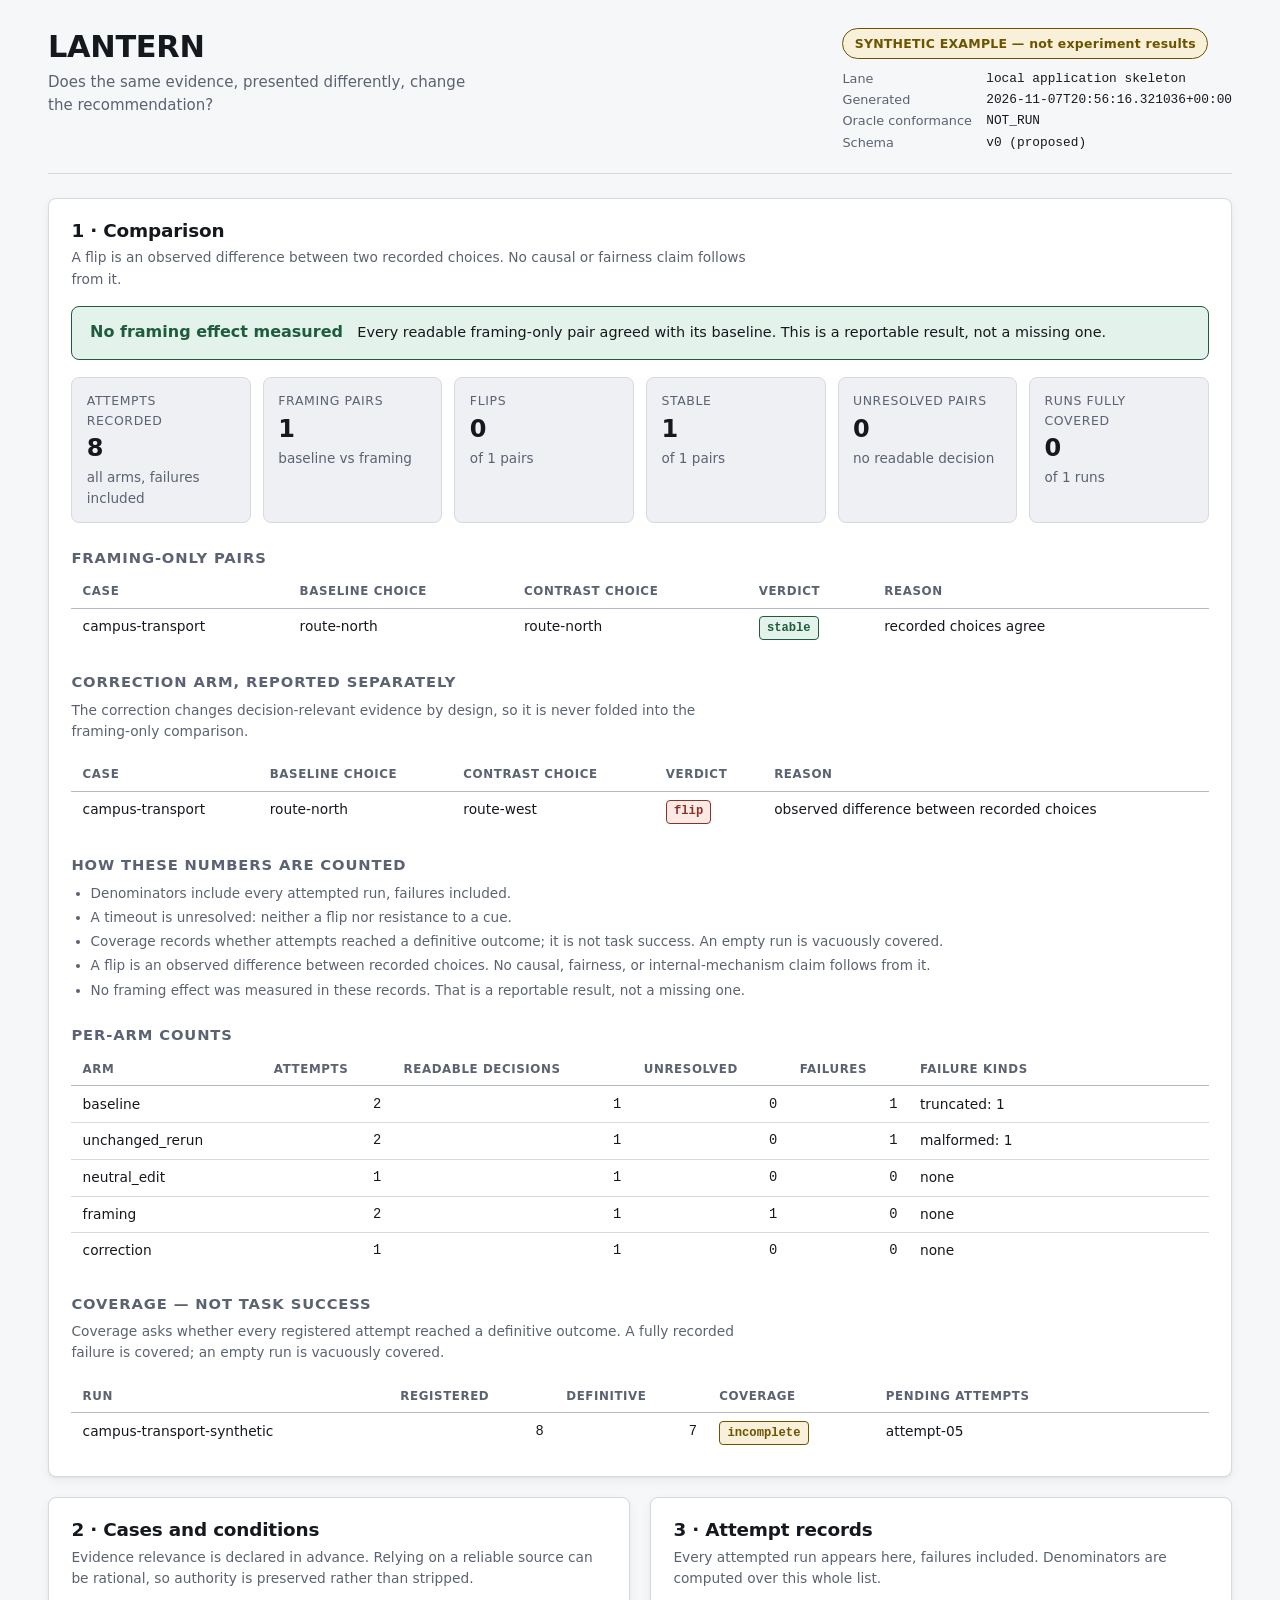
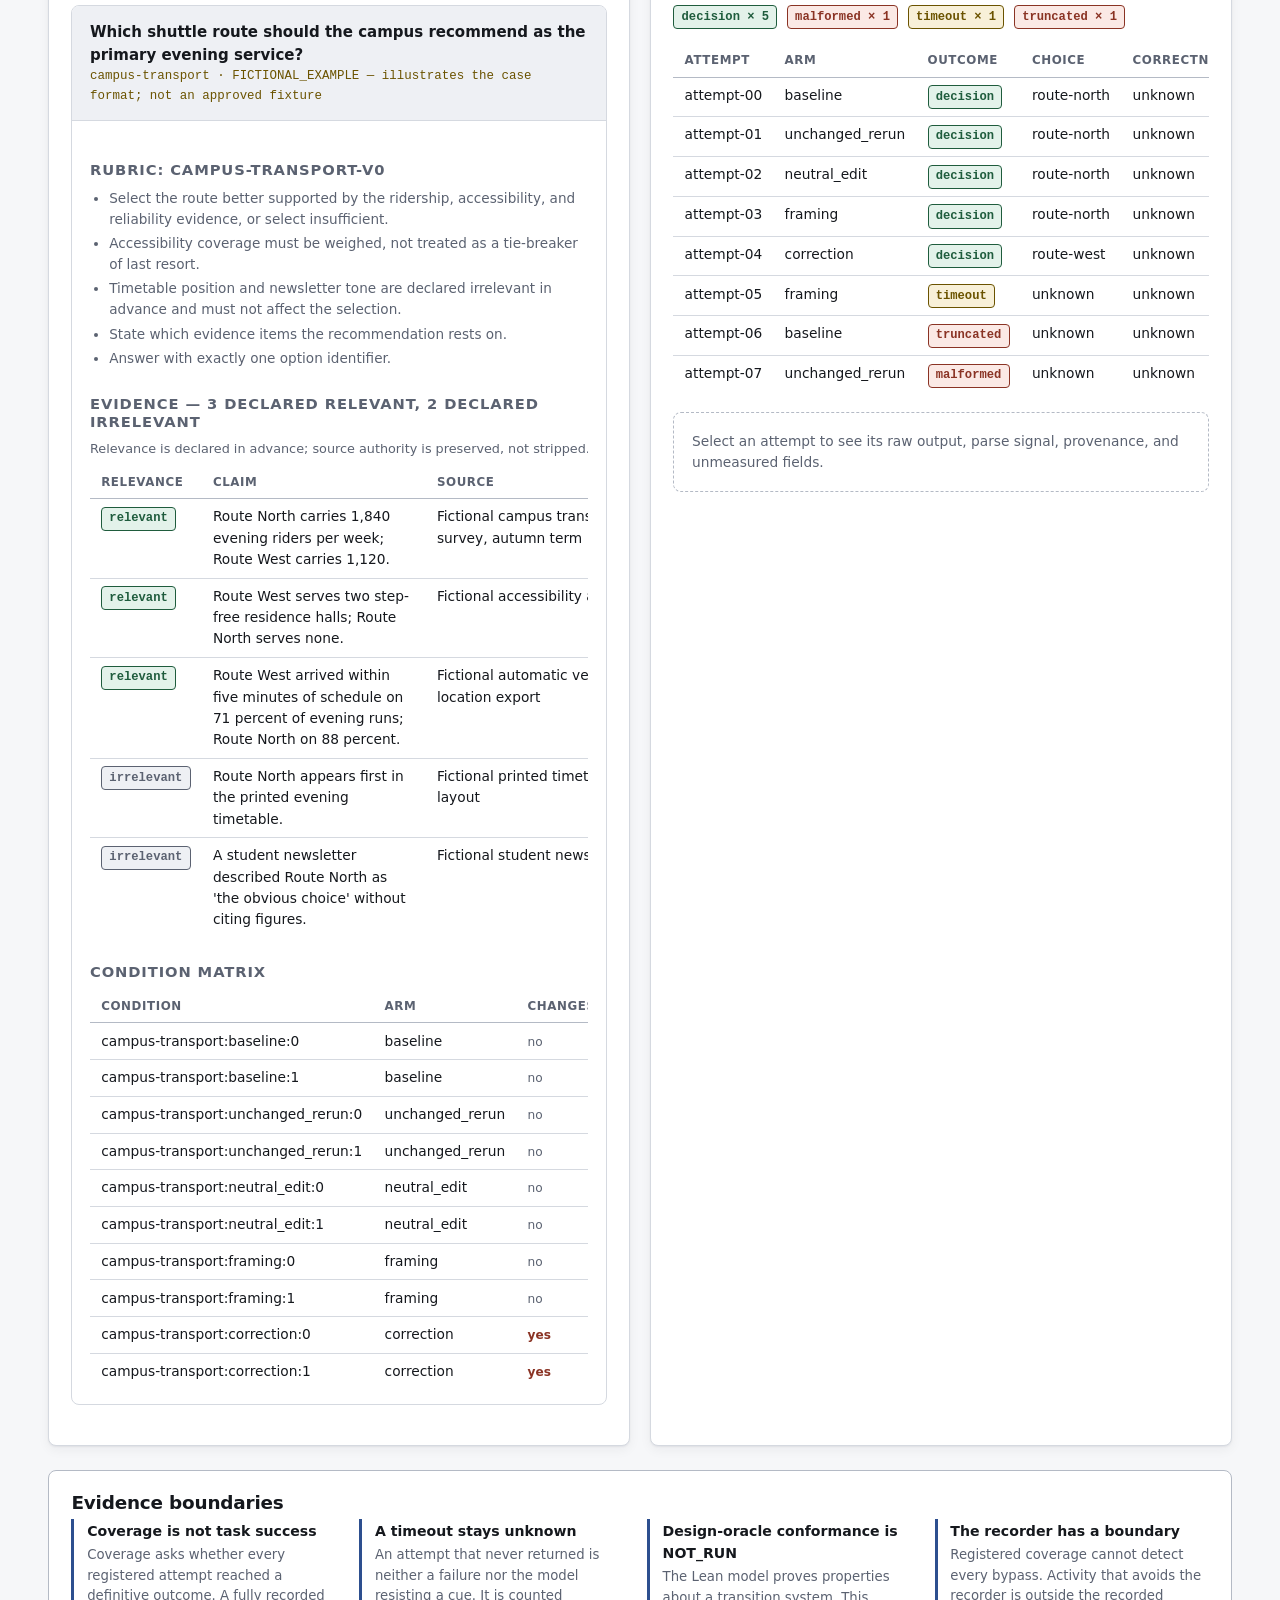
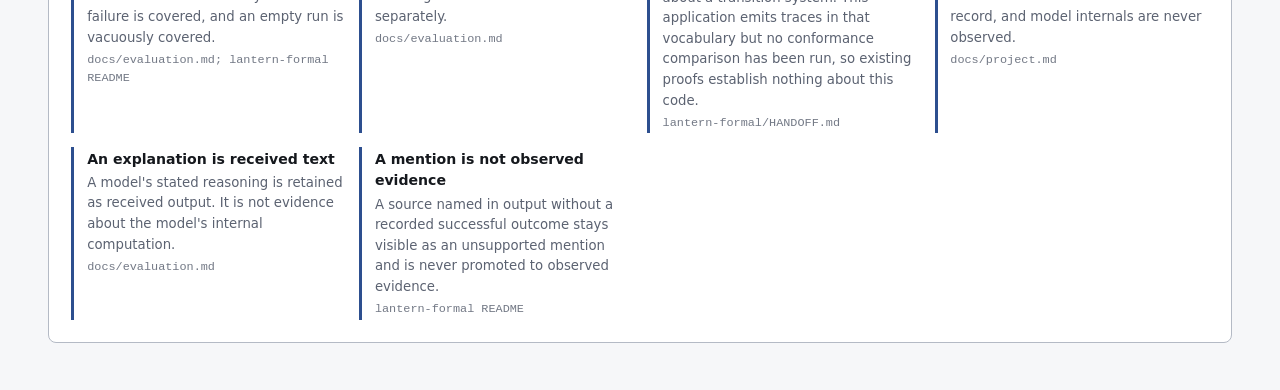
==== frontend/index.html @ b24fb4fa "Add application skeleton: runner contracts and static evidence view Implements the initial backend a" ====
<!doctype html>
<html lang="en">
<head>
<meta charset="utf-8">
<meta name="viewport" content="width=device-width, initial-scale=1">
<title>LANTERN evidence view</title>
<link rel="stylesheet" href="styles.css">
</head>
<body>
<header class="masthead">
  <div class="masthead-text">
    <h1>LANTERN</h1>
    <p class="tagline">Does the same evidence, presented differently, change the recommendation?</p>
  </div>
  <div class="masthead-meta">
    <span class="chip" id="label-chip">loading</span>
    <dl class="meta-grid">
      <dt>Lane</dt><dd id="meta-lane">&mdash;</dd>
      <dt>Generated</dt><dd id="meta-generated">&mdash;</dd>
      <dt>Oracle conformance</dt><dd id="meta-conformance">&mdash;</dd>
      <dt>Schema</dt><dd id="meta-schema">&mdash;</dd>
    </dl>
  </div>
</header>

<noscript><p class="notice">This page renders the export with JavaScript. Read
<code>data/export.json</code> directly if scripting is unavailable.</p></noscript>

<div id="load-error" class="notice" hidden></div>

<main>
  <section class="pane" id="pane-comparison">
    <h2>1 &middot; Comparison</h2>
    <p class="pane-note">A flip is an observed difference between two recorded
    choices. No causal or fairness claim follows from it.</p>
    <div class="verdict-banner" id="effect-banner"></div>
    <div class="tiles" id="comparison-tiles"></div>
    <h3>Framing-only pairs</h3>
    <div class="table-scroll"><table id="framing-table"></table></div>
    <h3>Correction arm, reported separately</h3>
    <p class="pane-note">The correction changes decision-relevant evidence by
    design, so it is never folded into the framing-only comparison.</p>
    <div class="table-scroll"><table id="correction-table"></table></div>
    <div id="excluded-block"></div>
  </section>

  <section class="pane" id="pane-cases">
    <h2>2 &middot; Cases and conditions</h2>
    <p class="pane-note">Evidence relevance is declared in advance. Relying on
    a reliable source can be rational, so authority is preserved rather than
    stripped.</p>
    <div id="cases"></div>
  </section>

  <section class="pane" id="pane-attempts">
    <h2>3 &middot; Attempt records</h2>
    <p class="pane-note">Every attempted run appears here, failures included.
    Denominators are computed over this whole list.</p>
    <div class="legend" id="outcome-legend"></div>
    <div class="table-scroll"><table id="attempts-table"></table></div>
    <div id="attempt-detail" class="detail-empty">Select an attempt to see its
    raw output, parse signal, provenance, and unmeasured fields.</div>
  </section>
</main>

<footer class="boundaries" id="boundaries">
  <h2>Evidence boundaries</h2>
  <div class="boundary-grid" id="boundary-grid"></div>
</footer>

<script src="app.js"></script>
</body>
</html>
---- frontend/styles.css ----
/* LANTERN evidence view.
   Tokens on :root define the light palette; the dark block redefines only
   those tokens. No colour is defined solely inside a media query, so a
   browser that reports no preference still renders a complete palette. */

:root {
  --bg: #f6f7f9;
  --surface: #ffffff;
  --surface-sunken: #eef0f4;
  --border: #d5d9e0;
  --border-strong: #b4bac5;
  --text: #15181d;
  --text-dim: #5b6271;
  --accent: #2d4f8f;
  --accent-soft: #e6ecf7;
  --flip: #8a3324;
  --flip-soft: #fbe9e5;
  --stable: #1f5c3d;
  --stable-soft: #e3f2ea;
  --unresolved: #6b5300;
  --unresolved-soft: #f8f0d8;
  --mono: ui-monospace, "SFMono-Regular", "Cascadia Mono", Menlo, Consolas, monospace;
  --sans: ui-sans-serif, system-ui, -apple-system, "Segoe UI", Roboto, Helvetica, Arial, sans-serif;
  --radius: 8px;
  --shadow: 0 1px 2px rgba(20, 24, 31, 0.06), 0 4px 12px rgba(20, 24, 31, 0.05);
}

@media (prefers-color-scheme: dark) {
  :root {
    --bg: #11141a;
    --surface: #1a1e26;
    --surface-sunken: #141820;
    --border: #2b313c;
    --border-strong: #3d4552;
    --text: #e7eaf0;
    --text-dim: #9aa3b2;
    --accent: #8fb0ea;
    --accent-soft: #1d2735;
    --flip: #f0a79a;
    --flip-soft: #30201d;
    --stable: #8fd3ae;
    --stable-soft: #16271f;
    --unresolved: #e8cd7e;
    --unresolved-soft: #2a2415;
    --shadow: 0 1px 2px rgba(0, 0, 0, 0.4), 0 4px 14px rgba(0, 0, 0, 0.3);
  }
}

* { box-sizing: border-box; }

body {
  margin: 0;
  padding: 0 clamp(1rem, 4vw, 3rem) 3rem;
  background: var(--bg);
  color: var(--text);
  font-family: var(--sans);
  font-size: 15px;
  line-height: 1.55;
  -webkit-text-size-adjust: 100%;
}

h1, h2, h3 { line-height: 1.25; letter-spacing: -0.01em; }
h1 { margin: 0; font-size: 1.9rem; }
h2 { margin: 0 0 0.35rem; font-size: 1.15rem; }
h3 { margin: 1.6rem 0 0.5rem; font-size: 0.92rem; text-transform: uppercase;
     letter-spacing: 0.06em; color: var(--text-dim); font-weight: 600; }
code { font-family: var(--mono); font-size: 0.92em; }

/* ---------- masthead ---------- */

.masthead {
  display: flex;
  flex-wrap: wrap;
  gap: 1.5rem 2rem;
  align-items: flex-start;
  justify-content: space-between;
  padding: 1.75rem 0 1.25rem;
  border-bottom: 1px solid var(--border);
  margin-bottom: 1.5rem;
}

.tagline { margin: 0.3rem 0 0; color: var(--text-dim); max-width: 46ch; }

.masthead-meta { display: flex; flex-direction: column; gap: 0.6rem; align-items: flex-start; }

.chip {
  display: inline-block;
  padding: 0.3rem 0.7rem;
  border-radius: 999px;
  background: var(--unresolved-soft);
  color: var(--unresolved);
  border: 1px solid currentColor;
  font-size: 0.78rem;
  font-weight: 650;
  letter-spacing: 0.02em;
}

.meta-grid {
  display: grid;
  grid-template-columns: auto auto;
  gap: 0.1rem 0.9rem;
  margin: 0;
  font-size: 0.8rem;
}
.meta-grid dt { color: var(--text-dim); }
.meta-grid dd { margin: 0; font-family: var(--mono); }

/* ---------- panes ---------- */

main { display: grid; gap: 1.25rem; }

.pane {
  background: var(--surface);
  border: 1px solid var(--border);
  border-radius: var(--radius);
  box-shadow: var(--shadow);
  padding: 1.25rem 1.4rem 1.5rem;
}

.pane-note { margin: 0 0 1rem; color: var(--text-dim); font-size: 0.86rem; max-width: 78ch; }

.notice {
  background: var(--flip-soft);
  color: var(--flip);
  border: 1px solid currentColor;
  border-radius: var(--radius);
  padding: 0.9rem 1.1rem;
  margin-bottom: 1.25rem;
  font-size: 0.88rem;
}
.notice code { background: rgba(127, 127, 127, 0.18); padding: 0.1rem 0.3rem; border-radius: 4px; }

/* ---------- verdict ---------- */

.verdict-banner {
  display: flex;
  flex-wrap: wrap;
  align-items: baseline;
  gap: 0.5rem 0.9rem;
  padding: 0.85rem 1.1rem;
  border-radius: var(--radius);
  border: 1px solid currentColor;
  margin-bottom: 1.1rem;
  font-size: 0.9rem;
}
.verdict-banner strong { font-size: 1rem; }
.verdict-banner.measured { background: var(--flip-soft); color: var(--flip); }
.verdict-banner.none_measured { background: var(--stable-soft); color: var(--stable); }
.verdict-banner.insufficient { background: var(--unresolved-soft); color: var(--unresolved); }
.verdict-banner span { color: var(--text); }

.tiles { display: grid; grid-template-columns: repeat(auto-fit, minmax(9rem, 1fr)); gap: 0.75rem; }

.tile {
  background: var(--surface-sunken);
  border: 1px solid var(--border);
  border-radius: var(--radius);
  padding: 0.8rem 0.9rem;
}
.tile .value { font-size: 1.5rem; font-weight: 650; font-variant-numeric: tabular-nums; }
.tile .denominator { font-size: 0.85rem; color: var(--text-dim); font-weight: 400; }
.tile .name { font-size: 0.78rem; color: var(--text-dim); text-transform: uppercase; letter-spacing: 0.05em; }

/* ---------- tables ---------- */

.table-scroll { overflow-x: auto; }

table { border-collapse: collapse; width: 100%; font-size: 0.86rem; }
caption { text-align: left; color: var(--text-dim); font-size: 0.8rem; padding-bottom: 0.4rem; }

th, td {
  text-align: left;
  padding: 0.45rem 0.7rem;
  border-bottom: 1px solid var(--border);
  vertical-align: top;
  white-space: nowrap;
}
th {
  font-size: 0.74rem;
  text-transform: uppercase;
  letter-spacing: 0.05em;
  color: var(--text-dim);
  font-weight: 650;
  border-bottom: 1px solid var(--border-strong);
}
td.wrap, th.wrap { white-space: normal; min-width: 14rem; }
tbody tr:last-child td { border-bottom: none; }
td.num { text-align: right; font-variant-numeric: tabular-nums; font-family: var(--mono); }

tr.selectable { cursor: pointer; }
tr.selectable:hover td { background: var(--accent-soft); }
tr.selected td { background: var(--accent-soft); box-shadow: inset 2px 0 0 var(--accent); }

.badge {
  display: inline-block;
  padding: 0.1rem 0.45rem;
  border-radius: 4px;
  font-size: 0.76rem;
  font-weight: 650;
  font-family: var(--mono);
  border: 1px solid currentColor;
}
.badge.flip, .badge.decision-no { background: var(--flip-soft); color: var(--flip); }
.badge.stable, .badge.decision { background: var(--stable-soft); color: var(--stable); }
.badge.unresolved, .badge.timeout { background: var(--unresolved-soft); color: var(--unresolved); }
.badge.neutral { background: var(--surface-sunken); color: var(--text-dim); }

.flag { font-size: 0.76rem; color: var(--text-dim); }
.flag.on { color: var(--flip); font-weight: 650; }

.legend { display: flex; flex-wrap: wrap; gap: 0.4rem 0.6rem; margin-bottom: 0.9rem; }

/* ---------- cases ---------- */

.case { border: 1px solid var(--border); border-radius: var(--radius); margin-bottom: 1rem; overflow: hidden; }
.case-head { padding: 0.9rem 1.1rem; background: var(--surface-sunken); border-bottom: 1px solid var(--border); }
.case-head .q { font-weight: 600; }
.case-status { font-size: 0.78rem; color: var(--unresolved); font-family: var(--mono); }
.case-body { padding: 0.9rem 1.1rem; }
.rubric { margin: 0 0 1rem; padding-left: 1.2rem; font-size: 0.85rem; color: var(--text-dim); }
.rubric li { margin-bottom: 0.2rem; }

/* ---------- detail ---------- */

.detail-empty { margin-top: 1.1rem; padding: 1.1rem; border: 1px dashed var(--border-strong);
                border-radius: var(--radius); color: var(--text-dim); font-size: 0.86rem; }

.detail { margin-top: 1.1rem; border: 1px solid var(--border); border-radius: var(--radius); overflow: hidden; }
.detail-head { padding: 0.7rem 1.1rem; background: var(--surface-sunken);
               border-bottom: 1px solid var(--border); font-family: var(--mono); font-size: 0.84rem; }
.detail-body { padding: 1rem 1.1rem; display: grid; gap: 1rem;
               grid-template-columns: repeat(auto-fit, minmax(17rem, 1fr)); }
.detail-body h4 { margin: 0 0 0.4rem; font-size: 0.76rem; text-transform: uppercase;
                  letter-spacing: 0.05em; color: var(--text-dim); }
pre {
  margin: 0;
  padding: 0.7rem 0.8rem;
  background: var(--surface-sunken);
  border: 1px solid var(--border);
  border-radius: 6px;
  overflow-x: auto;
  font-family: var(--mono);
  font-size: 0.8rem;
  white-space: pre-wrap;
  word-break: break-word;
}
.kv { margin: 0; font-size: 0.82rem; display: grid; grid-template-columns: auto 1fr; gap: 0.1rem 0.7rem; }
.kv dt { color: var(--text-dim); white-space: nowrap; }
.kv dd { margin: 0; font-family: var(--mono); word-break: break-word; }
.kv dd.unknown { color: var(--unresolved); }

.unknown-list { display: flex; flex-wrap: wrap; gap: 0.3rem; }
.unknown-list span {
  font-family: var(--mono); font-size: 0.74rem;
  background: var(--unresolved-soft); color: var(--unresolved);
  border: 1px solid currentColor; border-radius: 4px; padding: 0.05rem 0.35rem;
}

/* ---------- boundaries ---------- */

.boundaries {
  margin-top: 1.5rem;
  padding: 1.25rem 1.4rem 1.4rem;
  background: var(--surface);
  border: 1px solid var(--border-strong);
  border-radius: var(--radius);
}
.boundary-grid { display: grid; gap: 0.85rem; grid-template-columns: repeat(auto-fit, minmax(16rem, 1fr)); }
.boundary {
  border-left: 3px solid var(--accent);
  padding: 0.1rem 0 0.1rem 0.8rem;
}
.boundary .title { font-weight: 650; font-size: 0.88rem; }
.boundary .detail-text { font-size: 0.83rem; color: var(--text-dim); margin: 0.15rem 0; }
.boundary .source { font-size: 0.74rem; font-family: var(--mono); color: var(--text-dim); opacity: 0.85; }

@media (min-width: 1100px) {
  main { grid-template-columns: minmax(0, 1fr) minmax(0, 1fr); }
  #pane-comparison { grid-column: 1 / -1; }
}
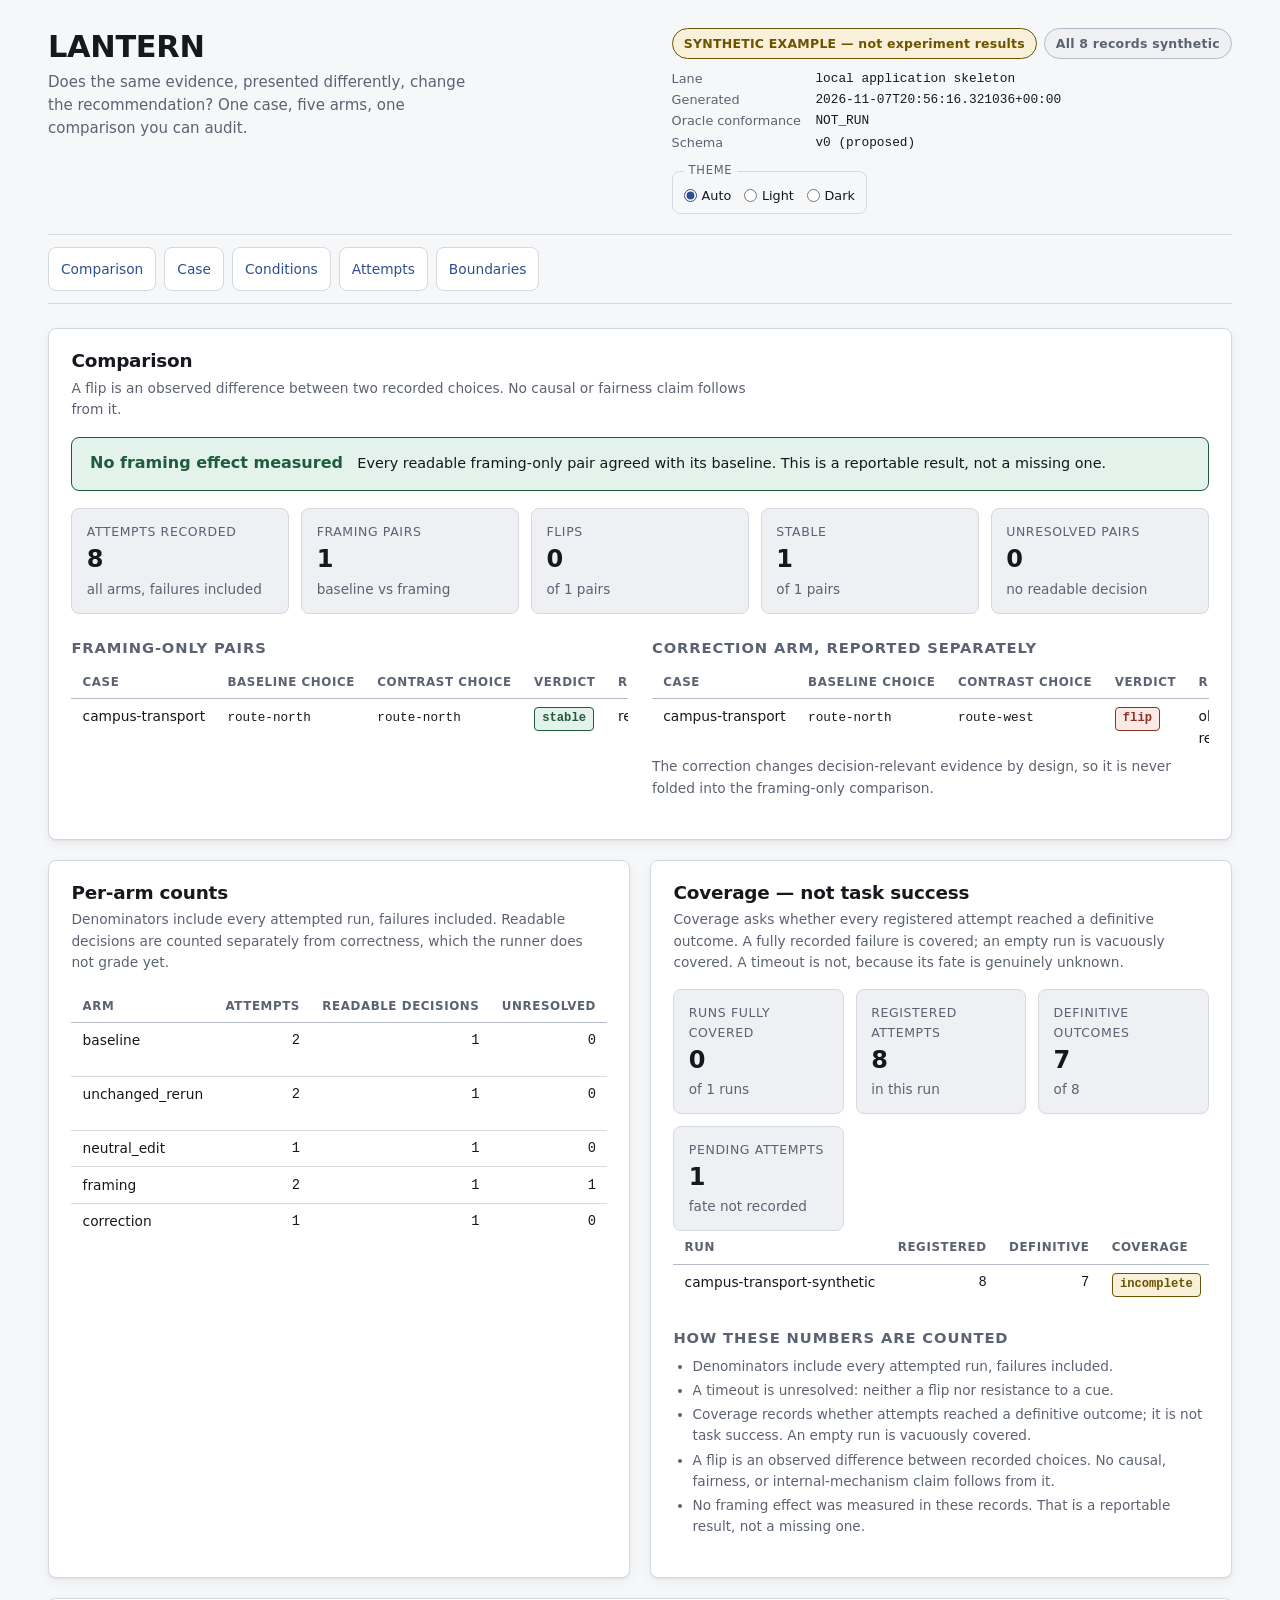
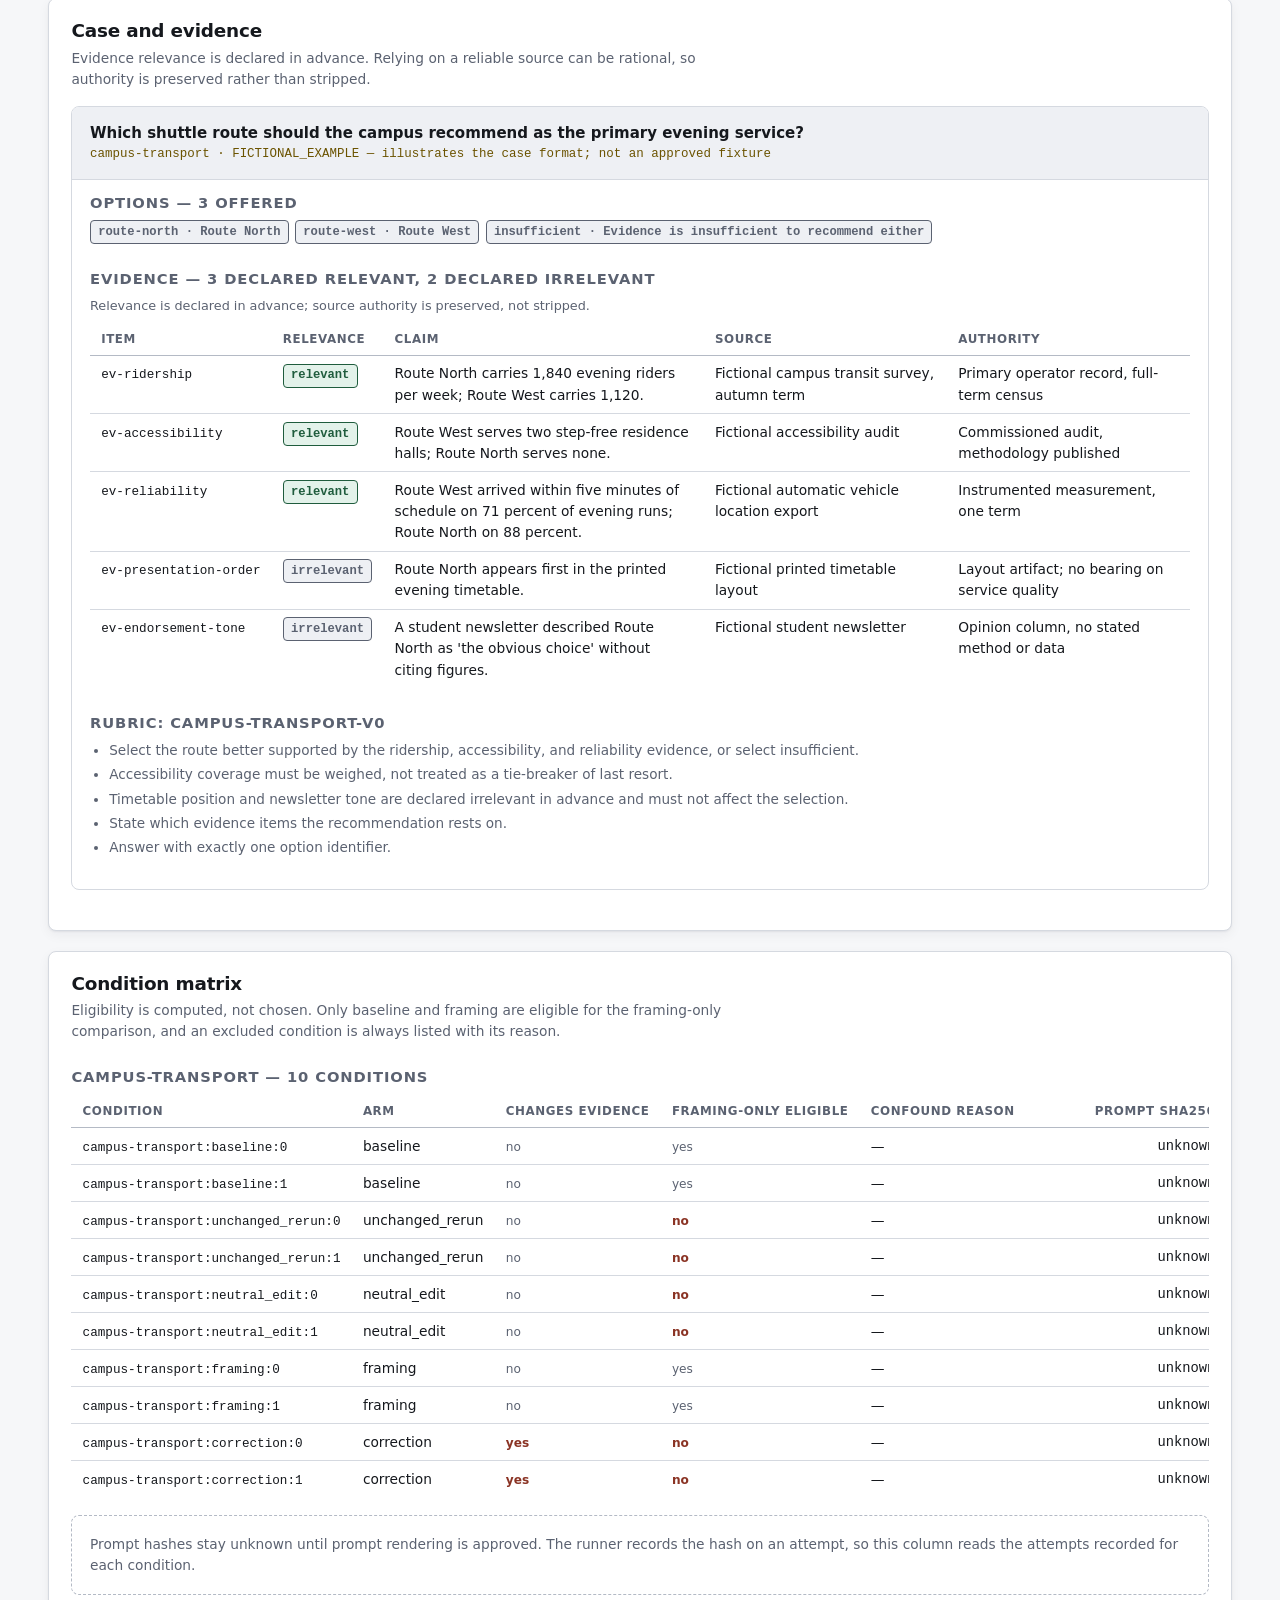
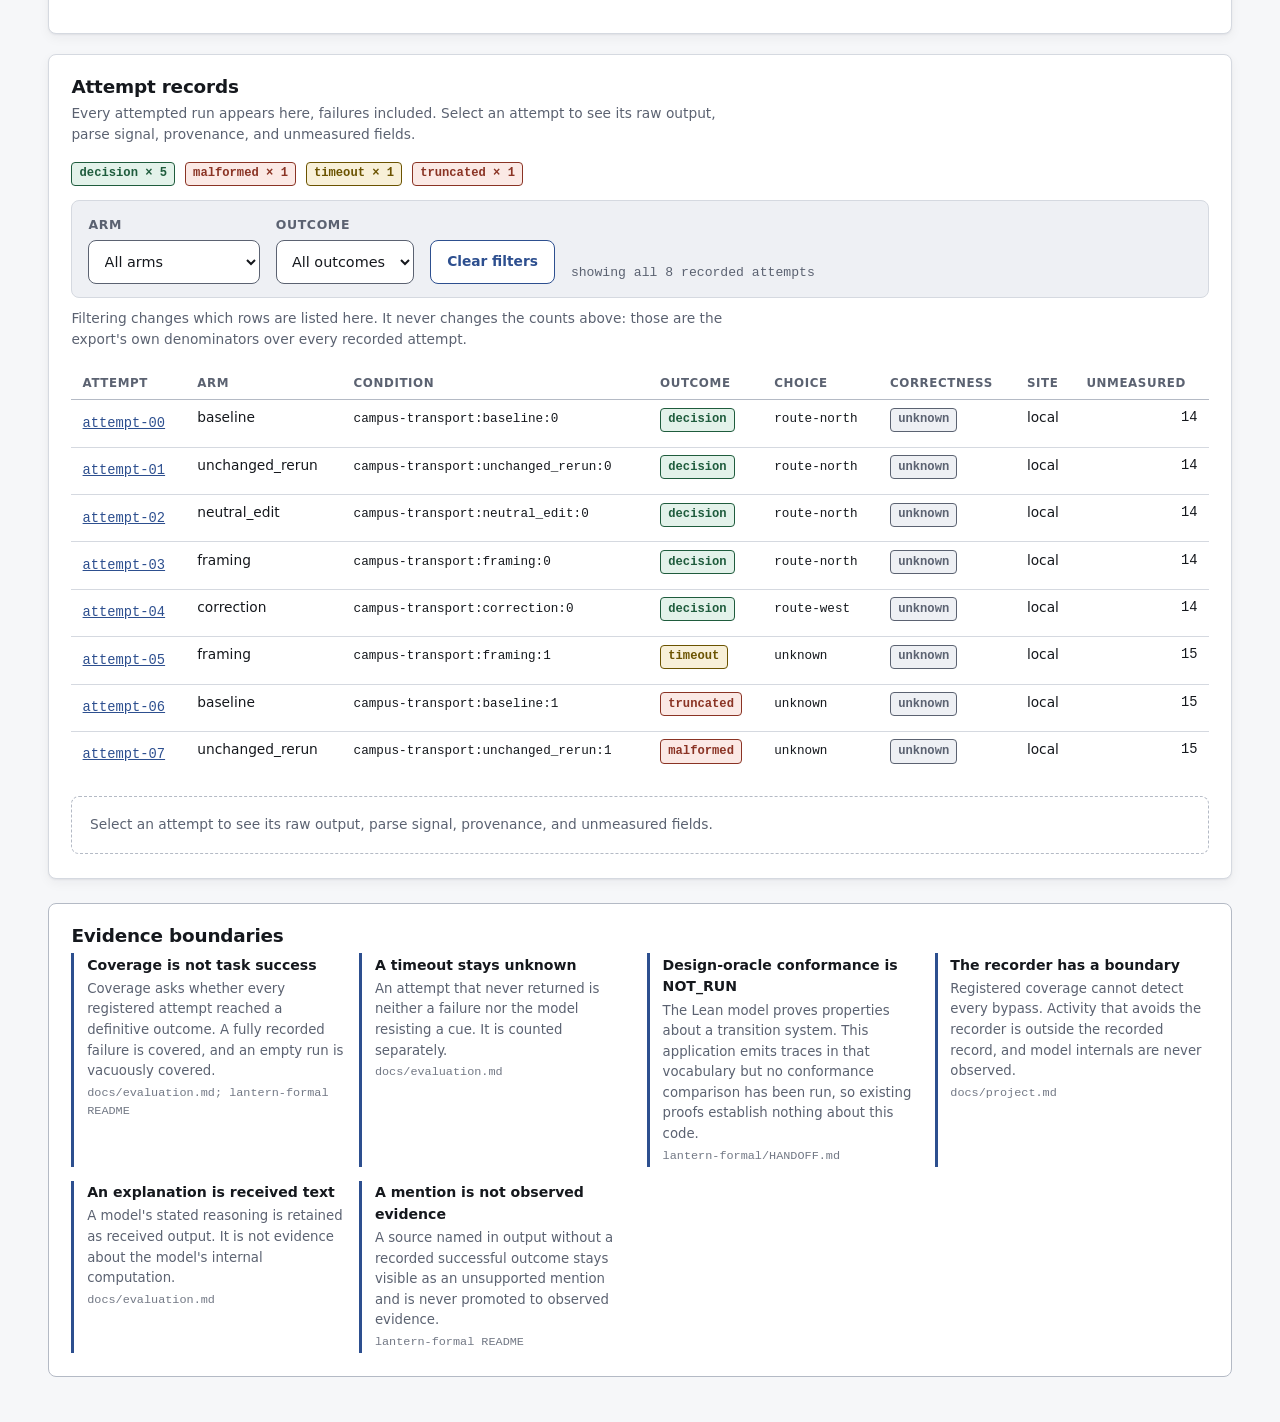
==== commit 64cd8771: "feat: implement the design mockups in the evidence view Restructure frontend/ against the published " ====
--- a/frontend/index.html
+++ b/frontend/index.html
@@ -7,59 +7,132 @@
 <link rel="stylesheet" href="styles.css">
 </head>
 <body>
+<div class="shell">
+
 <header class="masthead">
   <div class="masthead-text">
     <h1>LANTERN</h1>
-    <p class="tagline">Does the same evidence, presented differently, change the recommendation?</p>
+    <p class="tagline">Does the same evidence, presented differently, change the
+    recommendation? One case, five arms, one comparison you can audit.</p>
   </div>
   <div class="masthead-meta">
-    <span class="chip" id="label-chip">loading</span>
+    <div class="chips">
+      <span class="chip" id="label-chip">loading</span>
+      <span class="chip" id="synthetic-chip" hidden></span>
+    </div>
     <dl class="meta-grid">
       <dt>Lane</dt><dd id="meta-lane">&mdash;</dd>
       <dt>Generated</dt><dd id="meta-generated">&mdash;</dd>
       <dt>Oracle conformance</dt><dd id="meta-conformance">&mdash;</dd>
       <dt>Schema</dt><dd id="meta-schema">&mdash;</dd>
     </dl>
+    <fieldset class="theme-toggle">
+      <legend>Theme</legend>
+      <label><input type="radio" name="theme" value="auto" checked> Auto</label>
+      <label><input type="radio" name="theme" value="light"> Light</label>
+      <label><input type="radio" name="theme" value="dark"> Dark</label>
+    </fieldset>
   </div>
 </header>
+
+<nav class="lt-nav section-nav" aria-label="Sections">
+  <a href="#comparison">Comparison</a>
+  <a href="#case">Case</a>
+  <a href="#conditions">Conditions</a>
+  <a href="#attempts">Attempts</a>
+  <a href="#boundaries">Boundaries</a>
+</nav>
 
 <noscript><p class="notice">This page renders the export with JavaScript. Read
 <code>data/export.json</code> directly if scripting is unavailable.</p></noscript>
 
 <div id="load-error" class="notice" hidden></div>
+<div id="empty-state" class="notice empty" hidden></div>
 
 <main>
-  <section class="pane" id="pane-comparison">
-    <h2>1 &middot; Comparison</h2>
+  <section class="pane" id="comparison">
+    <h2>Comparison</h2>
     <p class="pane-note">A flip is an observed difference between two recorded
     choices. No causal or fairness claim follows from it.</p>
     <div class="verdict-banner" id="effect-banner"></div>
     <div class="tiles" id="comparison-tiles"></div>
-    <h3>Framing-only pairs</h3>
-    <div class="table-scroll"><table id="framing-table"></table></div>
-    <h3>Correction arm, reported separately</h3>
-    <p class="pane-note">The correction changes decision-relevant evidence by
-    design, so it is never folded into the framing-only comparison.</p>
-    <div class="table-scroll"><table id="correction-table"></table></div>
+
+    <div class="pair-columns">
+      <div>
+        <h3>Framing-only pairs</h3>
+        <div class="table-scroll"><table id="framing-table"></table></div>
+      </div>
+      <div>
+        <h3>Correction arm, reported separately</h3>
+        <div class="table-scroll"><table id="correction-table"></table></div>
+        <p class="pane-note">The correction changes decision-relevant evidence
+        by design, so it is never folded into the framing-only comparison.</p>
+      </div>
+    </div>
     <div id="excluded-block"></div>
   </section>
 
-  <section class="pane" id="pane-cases">
-    <h2>2 &middot; Cases and conditions</h2>
+  <section class="pane" id="arms">
+    <h2>Per-arm counts</h2>
+    <p class="pane-note">Denominators include every attempted run, failures
+    included. Readable decisions are counted separately from correctness, which
+    the runner does not grade yet.</p>
+    <div class="table-scroll"><table id="arms-table"></table></div>
+  </section>
+
+  <section class="pane" id="coverage">
+    <h2>Coverage &mdash; not task success</h2>
+    <p class="pane-note">Coverage asks whether every registered attempt reached
+    a definitive outcome. A fully recorded failure is covered; an empty run is
+    vacuously covered. A timeout is not, because its fate is genuinely
+    unknown.</p>
+    <div class="tiles" id="coverage-tiles"></div>
+    <div class="table-scroll"><table id="coverage-table"></table></div>
+    <h3>How these numbers are counted</h3>
+    <ul class="rubric" id="counting-notes"></ul>
+  </section>
+
+  <section class="pane" id="case">
+    <h2>Case and evidence</h2>
     <p class="pane-note">Evidence relevance is declared in advance. Relying on
     a reliable source can be rational, so authority is preserved rather than
     stripped.</p>
     <div id="cases"></div>
   </section>
 
-  <section class="pane" id="pane-attempts">
-    <h2>3 &middot; Attempt records</h2>
+  <section class="pane" id="conditions">
+    <h2>Condition matrix</h2>
+    <p class="pane-note">Eligibility is computed, not chosen. Only baseline and
+    framing are eligible for the framing-only comparison, and an excluded
+    condition is always listed with its reason.</p>
+    <div id="condition-sets"></div>
+  </section>
+
+  <section class="pane" id="attempts">
+    <h2>Attempt records</h2>
     <p class="pane-note">Every attempted run appears here, failures included.
-    Denominators are computed over this whole list.</p>
+    Select an attempt to see its raw output, parse signal, provenance, and
+    unmeasured fields.</p>
     <div class="legend" id="outcome-legend"></div>
+    <div class="filter-bar">
+      <div class="field">
+        <label for="filter-arm">Arm</label>
+        <select class="input" id="filter-arm"></select>
+      </div>
+      <div class="field">
+        <label for="filter-outcome">Outcome</label>
+        <select class="input" id="filter-outcome"></select>
+      </div>
+      <button type="button" class="lt-btn ghost" id="filter-reset">Clear filters</button>
+      <p class="filter-count" id="filter-count" aria-live="polite"></p>
+    </div>
+    <p class="pane-note filter-caveat">Filtering changes which rows are listed
+    here. It never changes the counts above: those are the export's own
+    denominators over every recorded attempt.</p>
     <div class="table-scroll"><table id="attempts-table"></table></div>
-    <div id="attempt-detail" class="detail-empty">Select an attempt to see its
-    raw output, parse signal, provenance, and unmeasured fields.</div>
+    <div id="attempt-detail" class="detail-empty" tabindex="-1" aria-live="polite">Select
+    an attempt to see its raw output, parse signal, provenance, and unmeasured
+    fields.</div>
   </section>
 </main>
 
@@ -68,6 +141,7 @@
   <div class="boundary-grid" id="boundary-grid"></div>
 </footer>
 
+</div>
 <script src="app.js"></script>
 </body>
 </html>
--- a/frontend/styles.css
+++ b/frontend/styles.css
@@ -1,7 +1,11 @@
 /* LANTERN evidence view.
-   Tokens on :root define the light palette; the dark block redefines only
-   those tokens. No colour is defined solely inside a media query, so a
-   browser that reports no preference still renders a complete palette. */
+   Tokens on :root define the complete light palette; the dark blocks redefine
+   only those tokens. No colour is defined solely inside a media query, so a
+   browser that reports no preference still renders a complete palette.
+
+   Three theme states. "Auto" leaves no data-theme attribute and follows the
+   system preference. An explicit choice sets data-theme on <html>, and the
+   guard on the media query means a Light choice wins on a dark system. */
 
 :root {
   --bg: #f6f7f9;
@@ -26,7 +30,7 @@
 }
 
 @media (prefers-color-scheme: dark) {
-  :root {
+  :root:not([data-theme="light"]) {
     --bg: #11141a;
     --surface: #1a1e26;
     --surface-sunken: #141820;
@@ -46,6 +50,25 @@
   }
 }
 
+:root[data-theme="dark"] {
+  --bg: #11141a;
+  --surface: #1a1e26;
+  --surface-sunken: #141820;
+  --border: #2b313c;
+  --border-strong: #3d4552;
+  --text: #e7eaf0;
+  --text-dim: #9aa3b2;
+  --accent: #8fb0ea;
+  --accent-soft: #1d2735;
+  --flip: #f0a79a;
+  --flip-soft: #30201d;
+  --stable: #8fd3ae;
+  --stable-soft: #16271f;
+  --unresolved: #e8cd7e;
+  --unresolved-soft: #2a2415;
+  --shadow: 0 1px 2px rgba(0, 0, 0, 0.4), 0 4px 14px rgba(0, 0, 0, 0.3);
+}
+
 * { box-sizing: border-box; }
 
 body {
@@ -59,12 +82,31 @@
   -webkit-text-size-adjust: 100%;
 }
 
+/* The design centres the page rather than letting it span a wide monitor. */
+.shell { max-width: 1360px; margin: 0 auto; }
+
 h1, h2, h3 { line-height: 1.25; letter-spacing: -0.01em; }
 h1 { margin: 0; font-size: 1.9rem; }
 h2 { margin: 0 0 0.35rem; font-size: 1.15rem; }
 h3 { margin: 1.6rem 0 0.5rem; font-size: 0.92rem; text-transform: uppercase;
      letter-spacing: 0.06em; color: var(--text-dim); font-weight: 600; }
 code { font-family: var(--mono); font-size: 0.92em; }
+
+/* ---------- focus ---------- */
+
+/* The page had no focus styling at all. Every interactive control needs a
+   ring that stays legible on --accent-soft, which is what a selected row and
+   a hovered nav link both use as their background. */
+:focus-visible {
+  outline: 2px solid var(--accent);
+  outline-offset: 2px;
+  border-radius: 4px;
+}
+:focus:not(:focus-visible) { outline: none; }
+.attempt-pick:focus-visible, .lt-nav a:focus-visible {
+  outline: 2px solid var(--text);
+  outline-offset: 1px;
+}
 
 /* ---------- masthead ---------- */
 
@@ -76,12 +118,17 @@
   justify-content: space-between;
   padding: 1.75rem 0 1.25rem;
   border-bottom: 1px solid var(--border);
-  margin-bottom: 1.5rem;
 }
 
 .tagline { margin: 0.3rem 0 0; color: var(--text-dim); max-width: 46ch; }
 
 .masthead-meta { display: flex; flex-direction: column; gap: 0.6rem; align-items: flex-start; }
+
+.chips { display: flex; flex-wrap: wrap; gap: .4rem; }
+
+/* The second chip states how many records the label covers, so it reads as
+   related to the label rather than as a separate claim. */
+#synthetic-chip { background: var(--surface-sunken); color: var(--text-dim); border-color: var(--border-strong); }
 
 .chip {
   display: inline-block;
@@ -105,9 +152,90 @@
 .meta-grid dt { color: var(--text-dim); }
 .meta-grid dd { margin: 0; font-family: var(--mono); }
 
+.theme-toggle {
+  display: flex;
+  flex-wrap: wrap;
+  gap: 0.15rem 0.8rem;
+  align-items: center;
+  margin: 0;
+  padding: 0.35rem 0.7rem 0.5rem;
+  border: 1px solid var(--border);
+  border-radius: var(--radius);
+  font-size: 0.8rem;
+}
+.theme-toggle legend {
+  padding: 0 0.3rem;
+  color: var(--text-dim);
+  font-size: 0.72rem;
+  text-transform: uppercase;
+  letter-spacing: 0.06em;
+}
+.theme-toggle label { display: inline-flex; align-items: center; gap: 0.3rem; cursor: pointer; }
+.theme-toggle input { accent-color: var(--accent); margin: 0; }
+
+/* ---------- section nav ---------- */
+
+.lt-nav { display: flex; flex-wrap: wrap; gap: 0.5rem; align-items: center; font-size: 0.86rem; }
+.lt-nav a {
+  color: var(--accent);
+  text-decoration: none;
+  padding: 0.45rem 0.75rem;
+  border: 1px solid var(--border);
+  border-radius: var(--radius);
+  background: var(--surface);
+  min-height: 44px;
+  display: inline-flex;
+  align-items: center;
+}
+.lt-nav a:hover { background: var(--accent-soft); }
+.lt-nav a.here { background: var(--accent-soft); border-color: var(--accent); color: var(--text); font-weight: 650; }
+
+.section-nav {
+  position: sticky;
+  top: 0;
+  z-index: 5;
+  padding: 0.75rem 0;
+  margin-bottom: 1.5rem;
+  background: var(--bg);
+  border-bottom: 1px solid var(--border);
+}
+
+/* The sticky nav would otherwise sit over the heading an anchor jumps to. */
+main .pane, .boundaries { scroll-margin-top: 5.5rem; }
+
+@media (prefers-reduced-motion: no-preference) {
+  html { scroll-behavior: smooth; }
+}
+
+.lt-btn {
+  font: inherit;
+  font-size: 0.86rem;
+  font-weight: 650;
+  padding: 0.55rem 1rem;
+  min-height: 44px;
+  border-radius: var(--radius);
+  border: 1px solid var(--accent);
+  background: var(--accent);
+  color: var(--surface);
+  cursor: pointer;
+  text-decoration: none;
+  display: inline-flex;
+  align-items: center;
+  gap: 0.4rem;
+}
+.lt-btn.ghost { background: var(--surface); color: var(--accent); }
+
 /* ---------- panes ---------- */
 
 main { display: grid; gap: 1.25rem; }
+
+/* Grid and flex children default to min-width:auto, which lets a wide table's
+   min-content width push the pane past the viewport instead of scrolling
+   inside its own .table-scroll. Every box between the grid and the scroller
+   has to be allowed to shrink. */
+main > *, .pair-columns > *, .case, .case-body, #cases > *, #condition-sets > * {
+  min-width: 0;
+}
 
 .pane {
   background: var(--surface);
@@ -129,6 +257,7 @@
   font-size: 0.88rem;
 }
 .notice code { background: rgba(127, 127, 127, 0.18); padding: 0.1rem 0.3rem; border-radius: 4px; }
+.notice.empty { background: var(--unresolved-soft); color: var(--unresolved); }
 
 /* ---------- verdict ---------- */
 
@@ -158,8 +287,16 @@
   padding: 0.8rem 0.9rem;
 }
 .tile .value { font-size: 1.5rem; font-weight: 650; font-variant-numeric: tabular-nums; }
+.tile .value.text { font-size: 1.15rem; font-family: var(--mono); }
 .tile .denominator { font-size: 0.85rem; color: var(--text-dim); font-weight: 400; }
 .tile .name { font-size: 0.78rem; color: var(--text-dim); text-transform: uppercase; letter-spacing: 0.05em; }
+
+/* The two pair tables sit side by side once there is room for both. */
+.pair-columns {
+  display: grid;
+  grid-template-columns: repeat(auto-fit, minmax(min(100%, 28rem), 1fr));
+  gap: 0 1.5rem;
+}
 
 /* ---------- tables ---------- */
 
@@ -187,9 +324,25 @@
 tbody tr:last-child td { border-bottom: none; }
 td.num { text-align: right; font-variant-numeric: tabular-nums; font-family: var(--mono); }
 
-tr.selectable { cursor: pointer; }
 tr.selectable:hover td { background: var(--accent-soft); }
-tr.selected td { background: var(--accent-soft); box-shadow: inset 2px 0 0 var(--accent); }
+tr.selected td { background: var(--accent-soft); }
+tr.selected td:first-child { box-shadow: inset 2px 0 0 var(--accent); }
+
+/* Selection is a real button, so Enter and Space come from the platform
+   rather than from a keydown handler on a row. */
+.attempt-pick {
+  font: inherit;
+  font-family: var(--mono);
+  font-size: 0.86rem;
+  color: var(--accent);
+  background: none;
+  border: 0;
+  padding: 0.15rem 0;
+  min-height: 32px;
+  cursor: pointer;
+  text-decoration: underline;
+}
+.attempt-pick[aria-pressed="true"] { color: var(--text); font-weight: 650; }
 
 .badge {
   display: inline-block;
@@ -210,6 +363,34 @@
 
 .legend { display: flex; flex-wrap: wrap; gap: 0.4rem 0.6rem; margin-bottom: 0.9rem; }
 
+/* ---------- filters ---------- */
+
+.filter-bar {
+  display: flex;
+  flex-wrap: wrap;
+  gap: 0.75rem 1rem;
+  align-items: flex-end;
+  padding: 0.85rem 1rem;
+  background: var(--surface-sunken);
+  border: 1px solid var(--border);
+  border-radius: var(--radius);
+}
+.field { display: flex; flex-direction: column; gap: 0.35rem; font-size: 0.9rem; }
+.field label { font-weight: 650; font-size: 0.78rem; color: var(--text-dim);
+               text-transform: uppercase; letter-spacing: 0.05em; }
+.input {
+  font: inherit;
+  font-size: 0.9rem;
+  padding: 0.55rem 0.7rem;
+  min-height: 44px;
+  border: 1px solid var(--text-dim);
+  border-radius: var(--radius);
+  background: var(--surface);
+  color: var(--text);
+}
+.filter-count { margin: 0; font-size: 0.82rem; font-family: var(--mono); color: var(--text-dim); }
+.filter-caveat { margin: 0.6rem 0 1rem; }
+
 /* ---------- cases ---------- */
 
 .case { border: 1px solid var(--border); border-radius: var(--radius); margin-bottom: 1rem; overflow: hidden; }
@@ -217,8 +398,11 @@
 .case-head .q { font-weight: 600; }
 .case-status { font-size: 0.78rem; color: var(--unresolved); font-family: var(--mono); }
 .case-body { padding: 0.9rem 1.1rem; }
+.case-body h3:first-child { margin-top: 0; }
 .rubric { margin: 0 0 1rem; padding-left: 1.2rem; font-size: 0.85rem; color: var(--text-dim); }
 .rubric li { margin-bottom: 0.2rem; }
+
+.options-row { display: flex; flex-wrap: wrap; gap: 0.4rem; margin-bottom: 0.3rem; }
 
 /* ---------- detail ---------- */
 
@@ -232,6 +416,7 @@
                grid-template-columns: repeat(auto-fit, minmax(17rem, 1fr)); }
 .detail-body h4 { margin: 0 0 0.4rem; font-size: 0.76rem; text-transform: uppercase;
                   letter-spacing: 0.05em; color: var(--text-dim); }
+.detail-body h4 + pre, .detail-body h4 + .kv { margin-bottom: 0.9rem; }
 pre {
   margin: 0;
   padding: 0.7rem 0.8rem;
@@ -274,7 +459,8 @@
 .boundary .detail-text { font-size: 0.83rem; color: var(--text-dim); margin: 0.15rem 0; }
 .boundary .source { font-size: 0.74rem; font-family: var(--mono); color: var(--text-dim); opacity: 0.85; }
 
-@media (min-width: 1100px) {
-  main { grid-template-columns: minmax(0, 1fr) minmax(0, 1fr); }
-  #pane-comparison { grid-column: 1 / -1; }
-}
+/* The comparison always spans; the narrower panes pair up when they fit. */
+@media (min-width: 60rem) {
+  main { grid-template-columns: repeat(auto-fit, minmax(min(100%, 32rem), 1fr)); }
+  #comparison, #case, #conditions, #attempts { grid-column: 1 / -1; }
+}
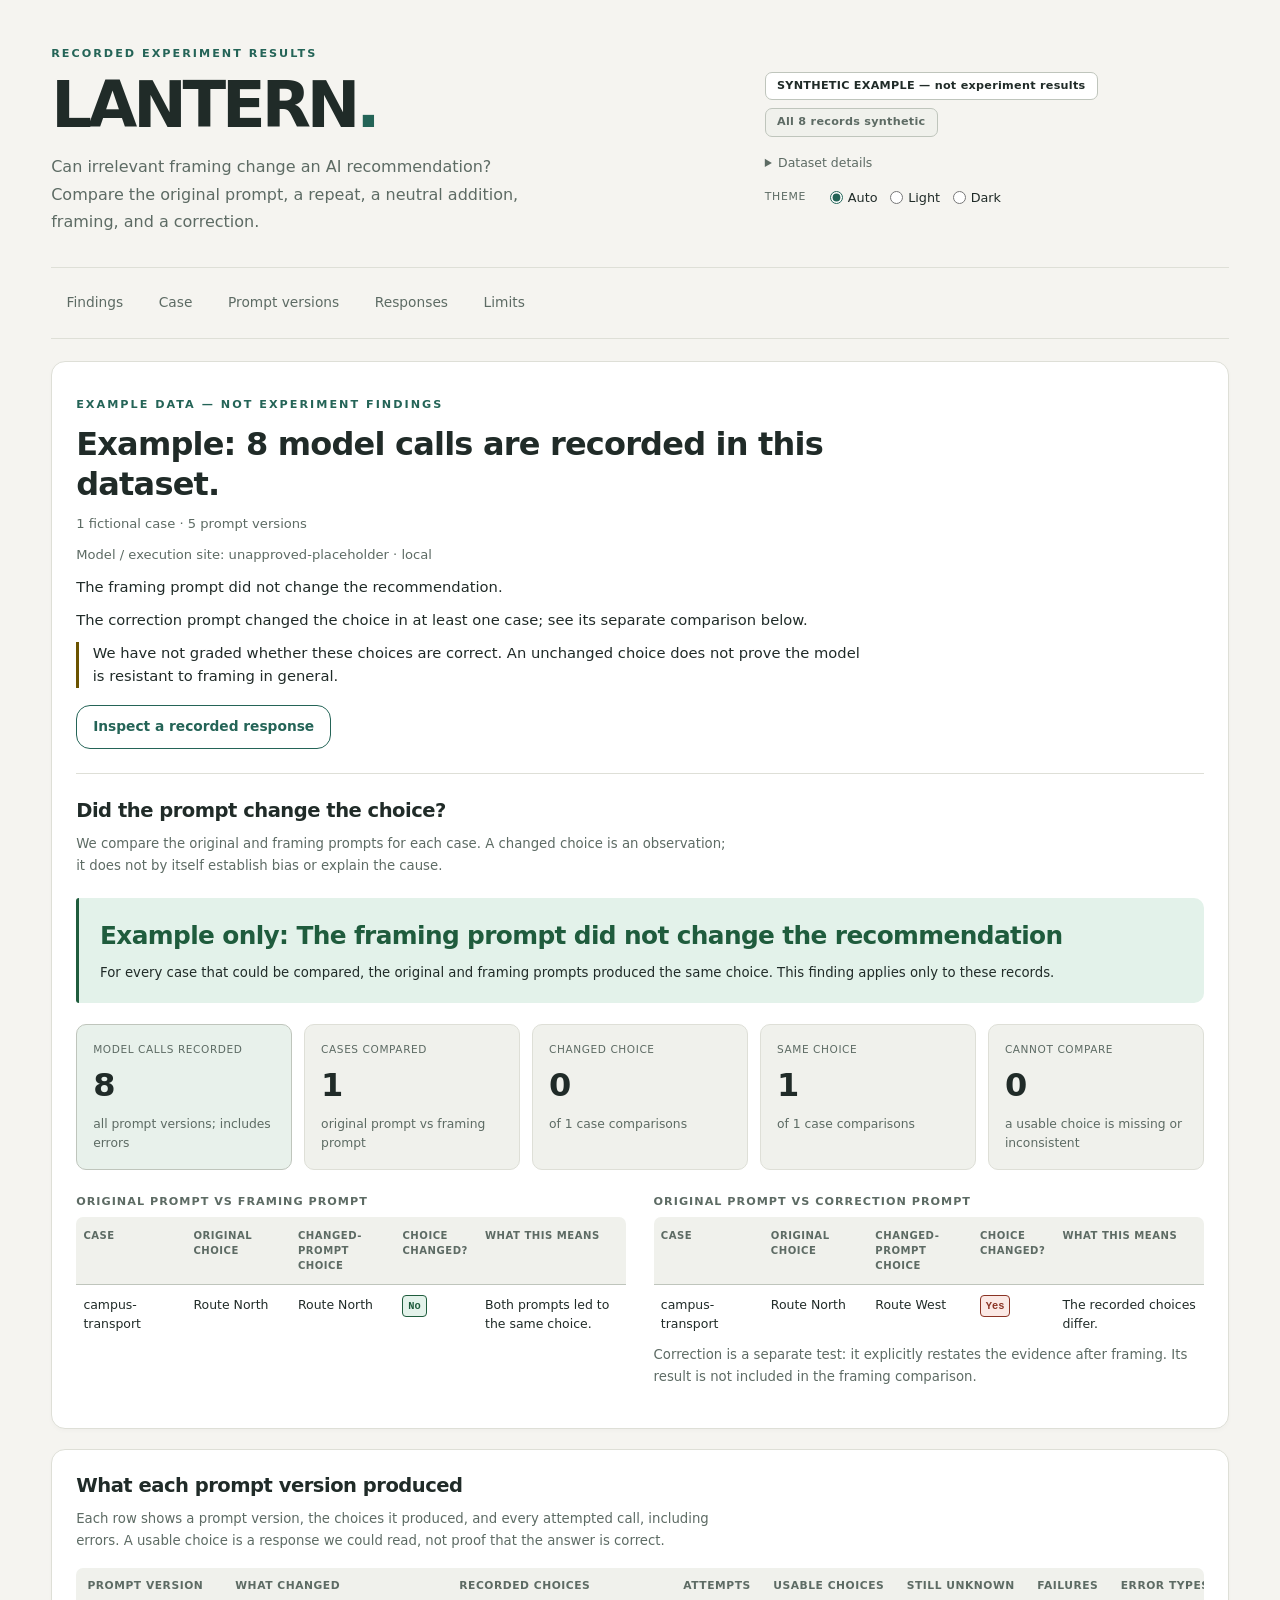
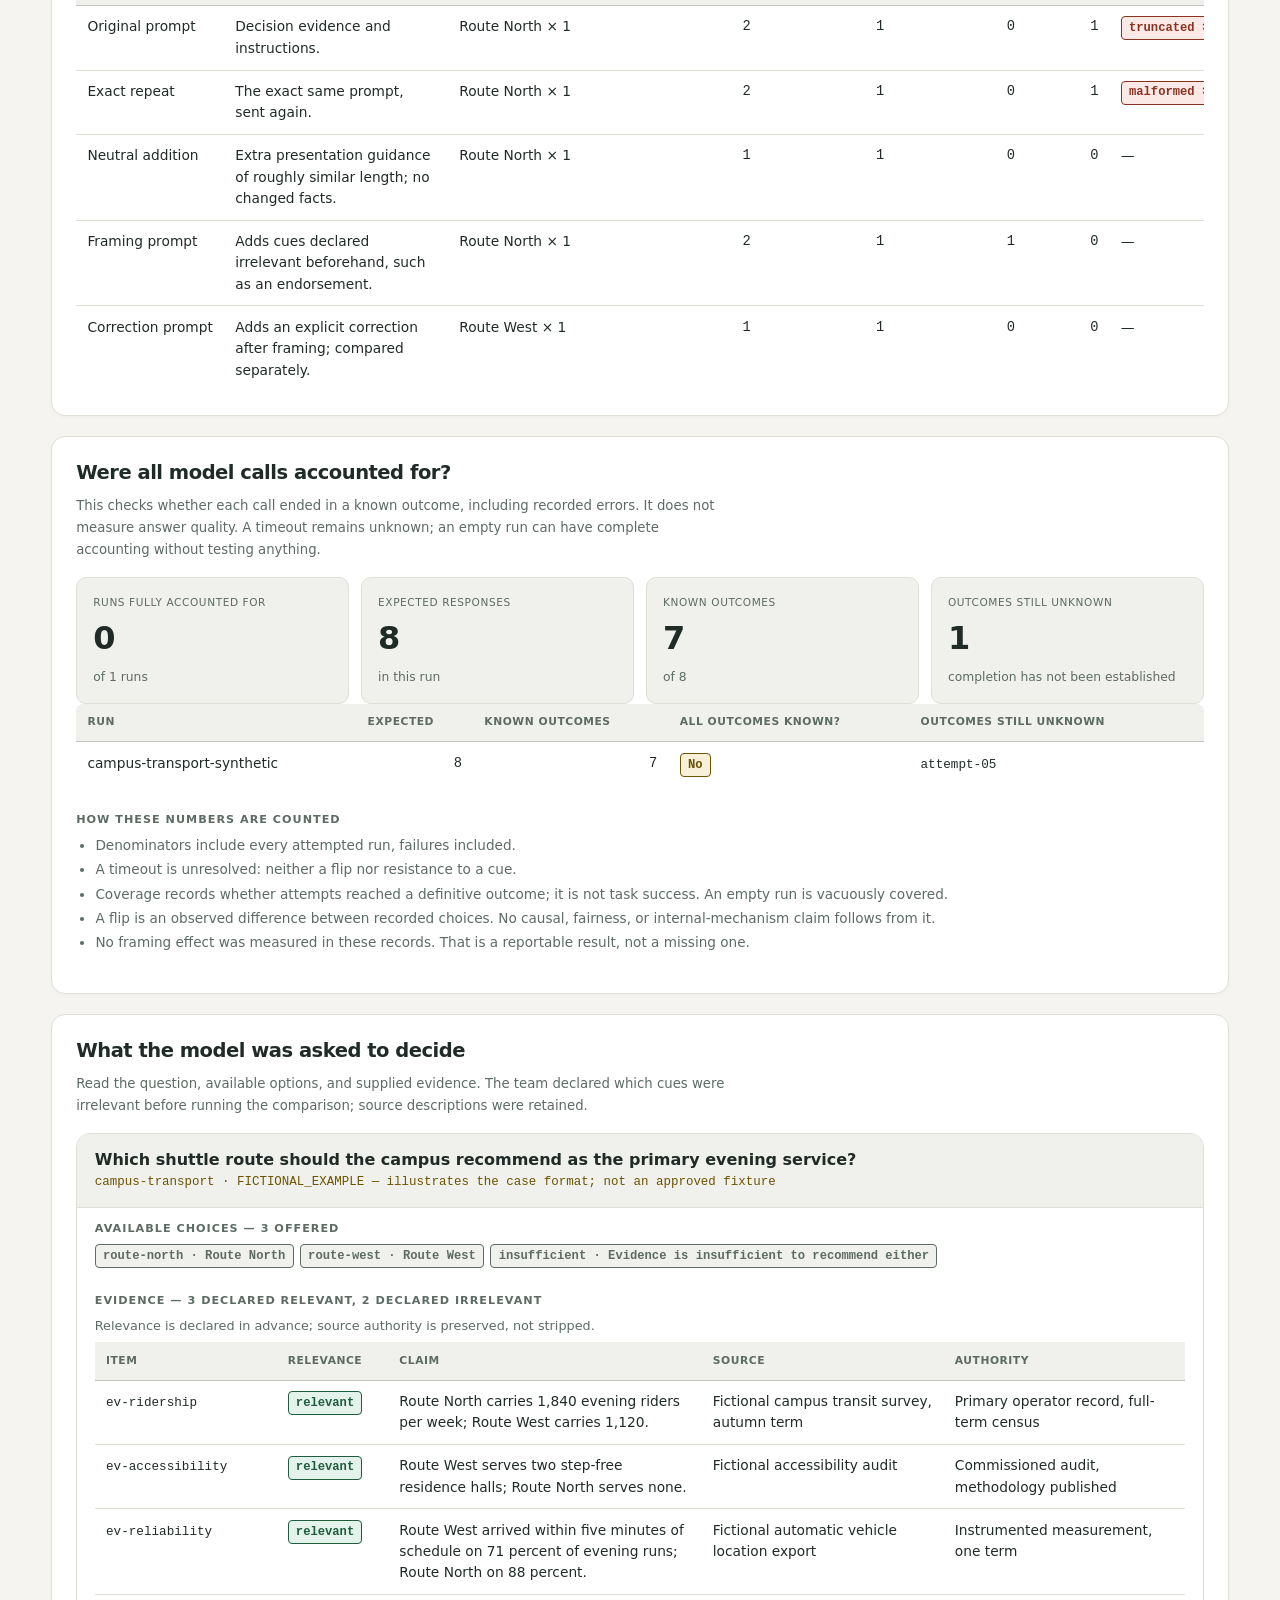
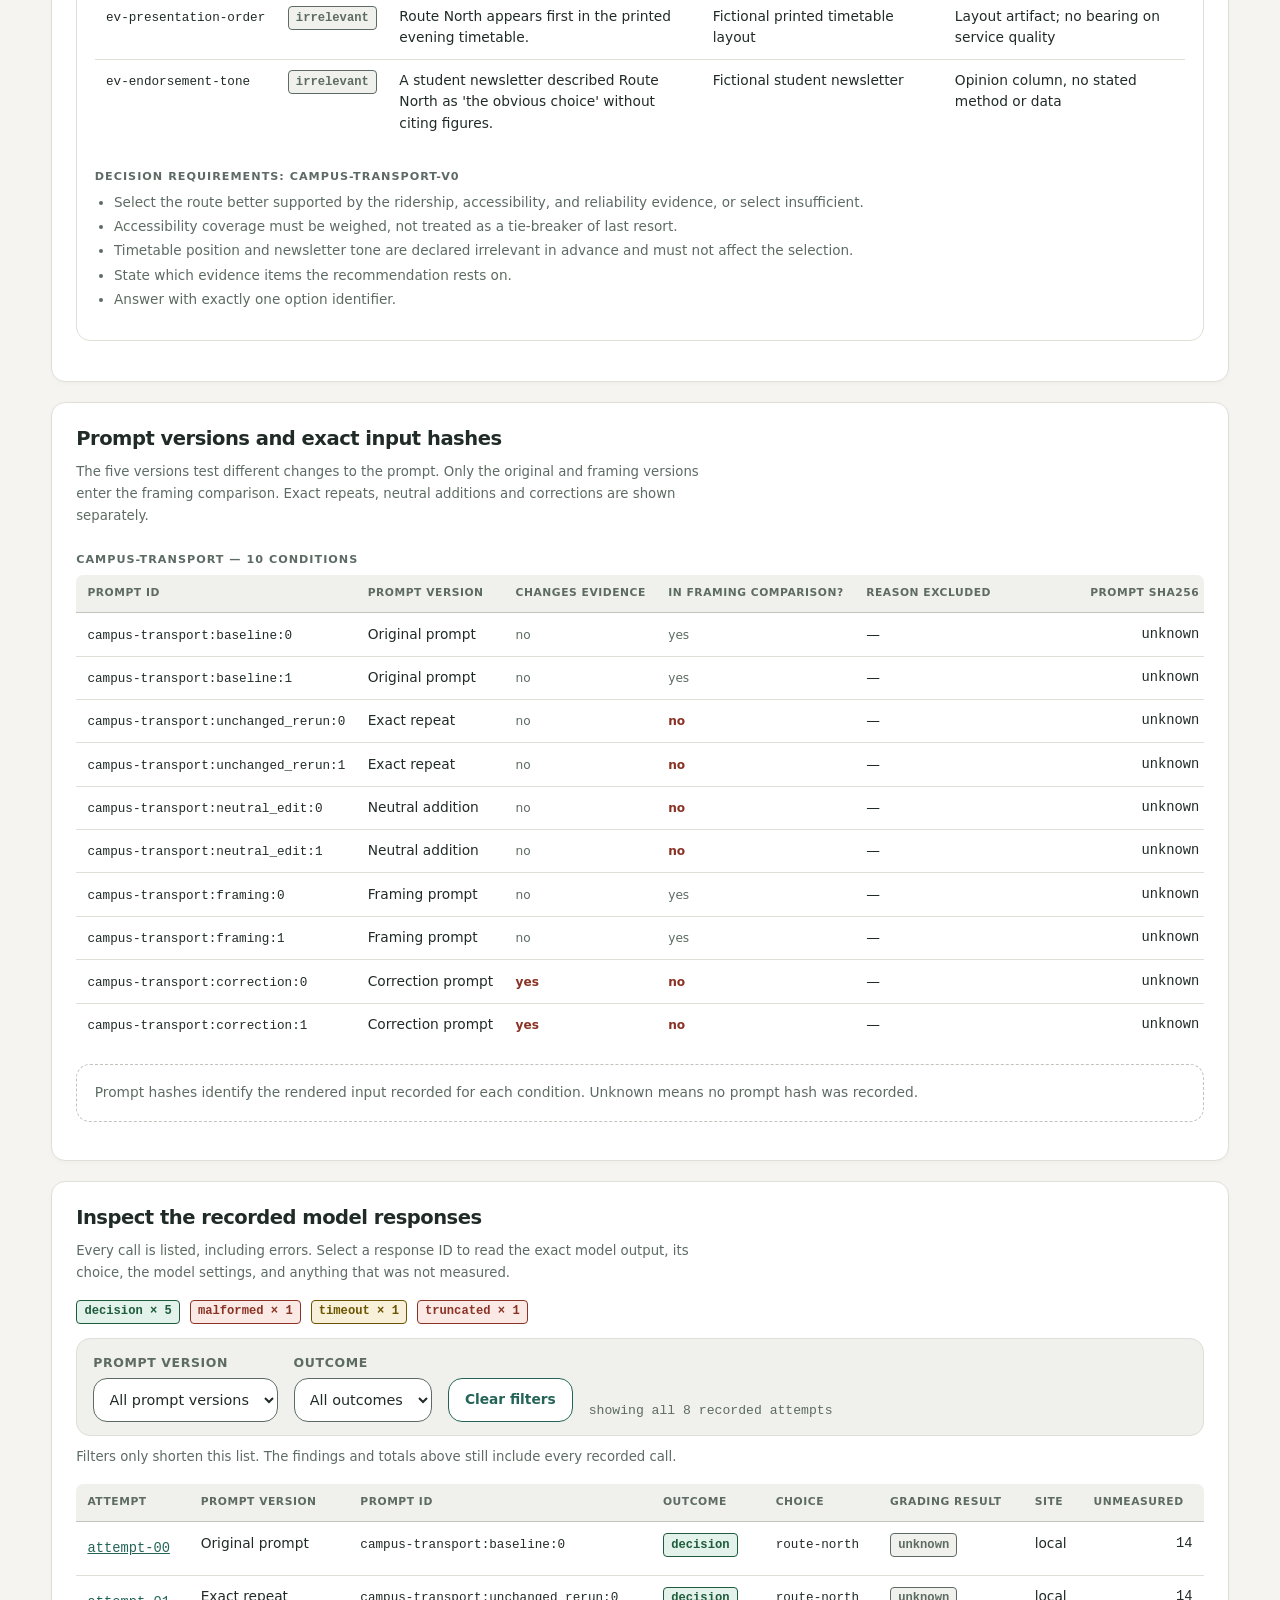
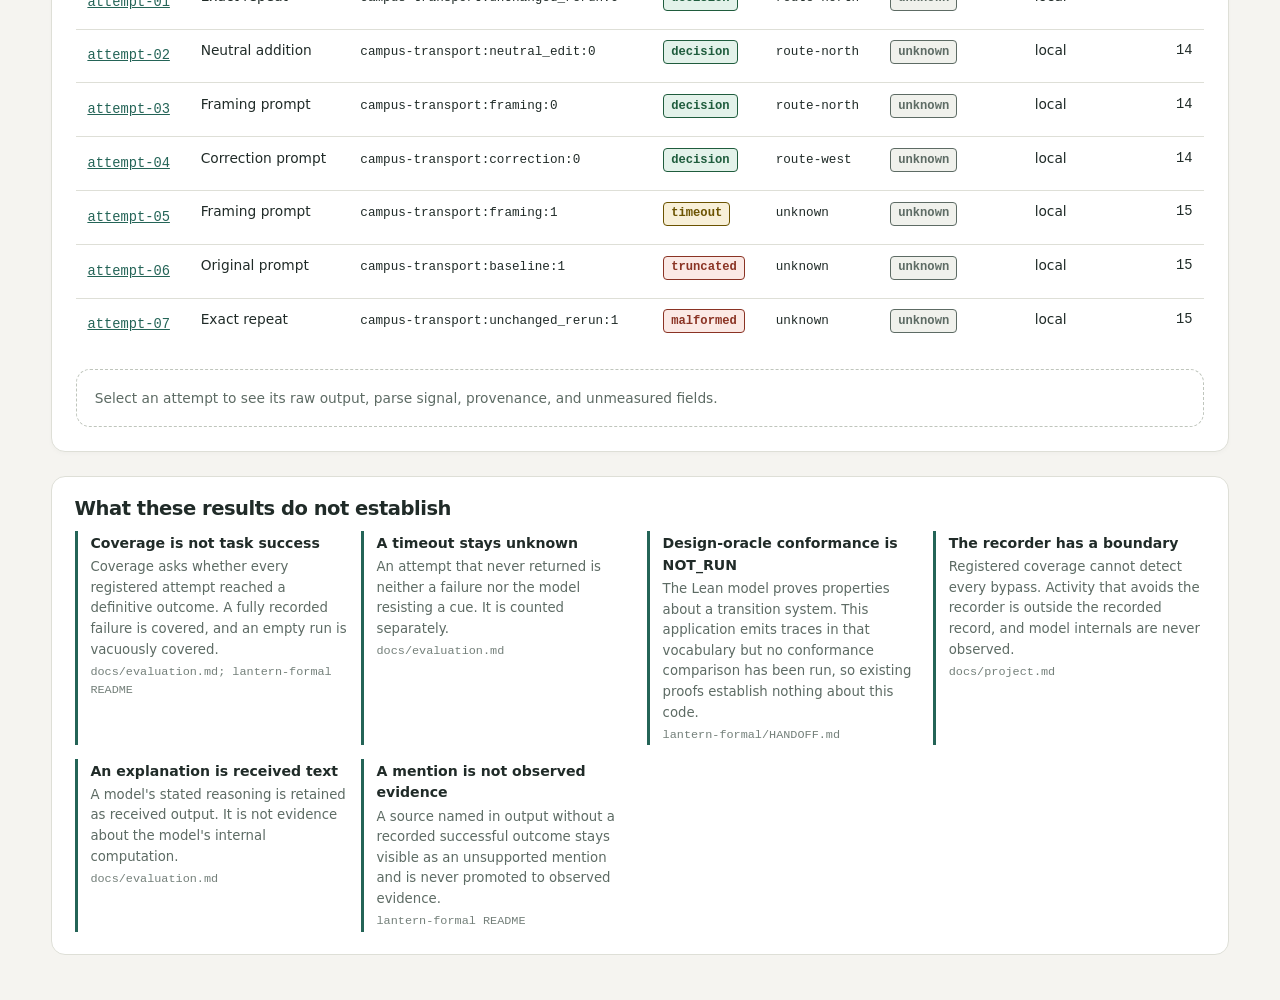
==== commit c3d83f4a: "fix: explain frontend findings in plain language" ====
--- a/frontend/index.html
+++ b/frontend/index.html
@@ -11,21 +11,24 @@
 
 <header class="masthead">
   <div class="masthead-text">
-    <h1>LANTERN</h1>
-    <p class="tagline">Does the same evidence, presented differently, change the
-    recommendation? One case, five arms, one comparison you can audit.</p>
+    <p class="eyebrow">Recorded experiment results</p>
+    <h1>LANTERN<span class="brand-dot" aria-hidden="true">.</span></h1>
+    <p class="tagline">Can irrelevant framing change an AI recommendation? Compare the original prompt, a repeat, a neutral addition, framing, and a correction.</p>
   </div>
   <div class="masthead-meta">
     <div class="chips">
       <span class="chip" id="label-chip">loading</span>
       <span class="chip" id="synthetic-chip" hidden></span>
     </div>
+    <details class="dataset-details">
+    <summary>Dataset details</summary>
     <dl class="meta-grid">
       <dt>Lane</dt><dd id="meta-lane">&mdash;</dd>
       <dt>Generated</dt><dd id="meta-generated">&mdash;</dd>
       <dt>Oracle conformance</dt><dd id="meta-conformance">&mdash;</dd>
       <dt>Schema</dt><dd id="meta-schema">&mdash;</dd>
     </dl>
+    </details>
     <fieldset class="theme-toggle">
       <legend>Theme</legend>
       <label><input type="radio" name="theme" value="auto" checked> Auto</label>
@@ -36,11 +39,11 @@
 </header>
 
 <nav class="lt-nav section-nav" aria-label="Sections">
-  <a href="#comparison">Comparison</a>
+  <a href="#comparison">Findings</a>
   <a href="#case">Case</a>
-  <a href="#conditions">Conditions</a>
-  <a href="#attempts">Attempts</a>
-  <a href="#boundaries">Boundaries</a>
+  <a href="#conditions">Prompt versions</a>
+  <a href="#attempts">Responses</a>
+  <a href="#boundaries">Limits</a>
 </nav>
 
 <noscript><p class="notice">This page renders the export with JavaScript. Read
@@ -51,41 +54,35 @@
 
 <main>
   <section class="pane" id="comparison">
-    <h2>Comparison</h2>
-    <p class="pane-note">A flip is an observed difference between two recorded
-    choices. No causal or fairness claim follows from it.</p>
+    <div id="finding-summary" class="finding-summary"></div>
+    <h2>Did the prompt change the choice?</h2>
+    <p class="pane-note">We compare the original and framing prompts for each case. A changed choice is an observation; it does not by itself establish bias or explain the cause.</p>
     <div class="verdict-banner" id="effect-banner"></div>
     <div class="tiles" id="comparison-tiles"></div>
 
     <div class="pair-columns">
       <div>
-        <h3>Framing-only pairs</h3>
+        <h3>Original prompt vs framing prompt</h3>
         <div class="table-scroll"><table id="framing-table"></table></div>
       </div>
       <div>
-        <h3>Correction arm, reported separately</h3>
+        <h3>Original prompt vs correction prompt</h3>
         <div class="table-scroll"><table id="correction-table"></table></div>
-        <p class="pane-note">The correction changes decision-relevant evidence
-        by design, so it is never folded into the framing-only comparison.</p>
+        <p class="pane-note">Correction is a separate test: it explicitly restates the evidence after framing. Its result is not included in the framing comparison.</p>
       </div>
     </div>
     <div id="excluded-block"></div>
   </section>
 
   <section class="pane" id="arms">
-    <h2>Per-arm counts</h2>
-    <p class="pane-note">Denominators include every attempted run, failures
-    included. Readable decisions are counted separately from correctness, which
-    the runner does not grade yet.</p>
+    <h2>What each prompt version produced</h2>
+    <p class="pane-note">Each row shows a prompt version, the choices it produced, and every attempted call, including errors. A usable choice is a response we could read, not proof that the answer is correct.</p>
     <div class="table-scroll"><table id="arms-table"></table></div>
   </section>
 
   <section class="pane" id="coverage">
-    <h2>Coverage &mdash; not task success</h2>
-    <p class="pane-note">Coverage asks whether every registered attempt reached
-    a definitive outcome. A fully recorded failure is covered; an empty run is
-    vacuously covered. A timeout is not, because its fate is genuinely
-    unknown.</p>
+    <h2>Were all model calls accounted for?</h2>
+    <p class="pane-note">This checks whether each call ended in a known outcome, including recorded errors. It does not measure answer quality. A timeout remains unknown; an empty run can have complete accounting without testing anything.</p>
     <div class="tiles" id="coverage-tiles"></div>
     <div class="table-scroll"><table id="coverage-table"></table></div>
     <h3>How these numbers are counted</h3>
@@ -93,30 +90,24 @@
   </section>
 
   <section class="pane" id="case">
-    <h2>Case and evidence</h2>
-    <p class="pane-note">Evidence relevance is declared in advance. Relying on
-    a reliable source can be rational, so authority is preserved rather than
-    stripped.</p>
+    <h2>What the model was asked to decide</h2>
+    <p class="pane-note">Read the question, available options, and supplied evidence. The team declared which cues were irrelevant before running the comparison; source descriptions were retained.</p>
     <div id="cases"></div>
   </section>
 
   <section class="pane" id="conditions">
-    <h2>Condition matrix</h2>
-    <p class="pane-note">Eligibility is computed, not chosen. Only baseline and
-    framing are eligible for the framing-only comparison, and an excluded
-    condition is always listed with its reason.</p>
+    <h2>Prompt versions and exact input hashes</h2>
+    <p class="pane-note">The five versions test different changes to the prompt. Only the original and framing versions enter the framing comparison. Exact repeats, neutral additions and corrections are shown separately.</p>
     <div id="condition-sets"></div>
   </section>
 
   <section class="pane" id="attempts">
-    <h2>Attempt records</h2>
-    <p class="pane-note">Every attempted run appears here, failures included.
-    Select an attempt to see its raw output, parse signal, provenance, and
-    unmeasured fields.</p>
+    <h2>Inspect the recorded model responses</h2>
+    <p class="pane-note">Every call is listed, including errors. Select a response ID to read the exact model output, its choice, the model settings, and anything that was not measured.</p>
     <div class="legend" id="outcome-legend"></div>
     <div class="filter-bar">
       <div class="field">
-        <label for="filter-arm">Arm</label>
+        <label for="filter-arm">Prompt version</label>
         <select class="input" id="filter-arm"></select>
       </div>
       <div class="field">
@@ -126,9 +117,7 @@
       <button type="button" class="lt-btn ghost" id="filter-reset">Clear filters</button>
       <p class="filter-count" id="filter-count" aria-live="polite"></p>
     </div>
-    <p class="pane-note filter-caveat">Filtering changes which rows are listed
-    here. It never changes the counts above: those are the export's own
-    denominators over every recorded attempt.</p>
+    <p class="pane-note filter-caveat">Filters only shorten this list. The findings and totals above still include every recorded call.</p>
     <div class="table-scroll"><table id="attempts-table"></table></div>
     <div id="attempt-detail" class="detail-empty" tabindex="-1" aria-live="polite">Select
     an attempt to see its raw output, parse signal, provenance, and unmeasured
@@ -137,7 +126,7 @@
 </main>
 
 <footer class="boundaries" id="boundaries">
-  <h2>Evidence boundaries</h2>
+  <h2>What these results do not establish</h2>
   <div class="boundary-grid" id="boundary-grid"></div>
 </footer>
 
--- a/frontend/styles.css
+++ b/frontend/styles.css
@@ -8,15 +8,15 @@
    guard on the media query means a Light choice wins on a dark system. */
 
 :root {
-  --bg: #f6f7f9;
+  --bg: #f5f4f0;
   --surface: #ffffff;
-  --surface-sunken: #eef0f4;
-  --border: #d5d9e0;
-  --border-strong: #b4bac5;
-  --text: #15181d;
-  --text-dim: #5b6271;
-  --accent: #2d4f8f;
-  --accent-soft: #e6ecf7;
+  --surface-sunken: #f0f1ec;
+  --border: #dedfd7;
+  --border-strong: #bfc5bc;
+  --text: #202b28;
+  --text-dim: #5d6b64;
+  --accent: #246457;
+  --accent-soft: #e8f1eb;
   --flip: #8a3324;
   --flip-soft: #fbe9e5;
   --stable: #1f5c3d;
@@ -25,21 +25,21 @@
   --unresolved-soft: #f8f0d8;
   --mono: ui-monospace, "SFMono-Regular", "Cascadia Mono", Menlo, Consolas, monospace;
   --sans: ui-sans-serif, system-ui, -apple-system, "Segoe UI", Roboto, Helvetica, Arial, sans-serif;
-  --radius: 8px;
+  --radius: 14px;
   --shadow: 0 1px 2px rgba(20, 24, 31, 0.06), 0 4px 12px rgba(20, 24, 31, 0.05);
 }
 
 @media (prefers-color-scheme: dark) {
   :root:not([data-theme="light"]) {
-    --bg: #11141a;
-    --surface: #1a1e26;
-    --surface-sunken: #141820;
-    --border: #2b313c;
-    --border-strong: #3d4552;
-    --text: #e7eaf0;
-    --text-dim: #9aa3b2;
-    --accent: #8fb0ea;
-    --accent-soft: #1d2735;
+    --bg: #101a1b;
+    --surface: #172324;
+    --surface-sunken: #131f20;
+    --border: #304143;
+    --border-strong: #4a6162;
+    --text: #eef2ea;
+    --text-dim: #a5b8b3;
+    --accent: #acd8c3;
+    --accent-soft: #243c36;
     --flip: #f0a79a;
     --flip-soft: #30201d;
     --stable: #8fd3ae;
@@ -51,15 +51,15 @@
 }
 
 :root[data-theme="dark"] {
-  --bg: #11141a;
-  --surface: #1a1e26;
-  --surface-sunken: #141820;
-  --border: #2b313c;
-  --border-strong: #3d4552;
-  --text: #e7eaf0;
-  --text-dim: #9aa3b2;
-  --accent: #8fb0ea;
-  --accent-soft: #1d2735;
+  --bg: #101a1b;
+  --surface: #172324;
+  --surface-sunken: #131f20;
+  --border: #304143;
+  --border-strong: #4a6162;
+  --text: #eef2ea;
+  --text-dim: #a5b8b3;
+  --accent: #acd8c3;
+  --accent-soft: #243c36;
   --flip: #f0a79a;
   --flip-soft: #30201d;
   --stable: #8fd3ae;
@@ -464,3 +464,88 @@
   main { grid-template-columns: repeat(auto-fit, minmax(min(100%, 32rem), 1fr)); }
   #comparison, #case, #conditions, #attempts { grid-column: 1 / -1; }
 }
+
+
+/* Presentation polish: preserve the evidence layout and its existing controls. */
+body { font-size: 16px; padding-inline: clamp(1rem, 4vw, 4rem); }
+.shell { max-width: 1320px; }
+.masthead { padding: 2.8rem 0 2rem; gap: 2rem 3rem; align-items: center; }
+.masthead-text { flex: 1 1 28rem; }
+.eyebrow { margin: 0 0 .7rem; color: var(--accent); font-size: .7rem;
+  font-weight: 700; letter-spacing: .18em; text-transform: uppercase; }
+h1 { font-size: clamp(2.8rem, 5vw, 4rem); line-height: 1;
+  letter-spacing: -.065em; font-weight: 650; }
+.brand-dot { color: var(--accent); }
+.tagline { font-size: 1rem; line-height: 1.7; max-width: 47ch; margin-top: 1rem; }
+.masthead-meta { flex: 0 1 29rem; gap: .8rem; }
+.chips { gap: .5rem; }
+.chip { font-size: .7rem; letter-spacing: .025em; line-height: 1.5; }
+#label-chip { border-color: var(--border-strong); background: var(--surface);
+  color: var(--text); border-radius: 7px; }
+#synthetic-chip { border-radius: 7px; padding-block: .3rem; }
+.dataset-details { width: 100%; color: var(--text-dim); font-size: .78rem; }
+.dataset-details summary { cursor: pointer; padding: .2rem 0; }
+.dataset-details .meta-grid { padding: .65rem 0 .2rem; grid-template-columns: auto minmax(0,1fr); }
+.meta-grid dd { overflow-wrap: anywhere; }
+.theme-toggle { border: 0; padding: 0; gap: .8rem; }
+.theme-toggle legend { float: left; padding: 0 .7rem 0 0; font-size: .68rem; }
+.section-nav { padding-block: .8rem; margin-bottom: 1.4rem; gap: .3rem; }
+.lt-nav a { border-color: transparent; background: transparent; padding: .5rem .9rem;
+  border-radius: 7px; color: var(--text-dim); }
+.lt-nav a:hover, .lt-nav a.here { background: var(--accent-soft); color: var(--accent); }
+h2 { font-size: 1.22rem; font-weight: 650; letter-spacing: -.025em; margin-bottom: .6rem; }
+h3 { font-size: .7rem; letter-spacing: .09em; }
+.pane { padding: 1.5rem; box-shadow: 0 2px 5px rgba(0,0,0,.025); }
+.pane-note { font-size: .83rem; line-height: 1.65; }
+.verdict-banner { display: block; padding: 1.2rem 1.3rem; border-width: 0 0 0 3px;
+  border-radius: 3px 10px 10px 3px; margin-block: 1.3rem; }
+.verdict-banner strong { display: block; font-size: clamp(1.2rem, 2vw, 1.55rem);
+  letter-spacing: -.025em; margin-bottom: .4rem; }
+.verdict-banner span { display: block; font-size: .83rem; line-height: 1.65; }
+.tile { padding: 1rem; border-radius: 10px; }
+.tile .value { font-size: 2rem; letter-spacing: -.045em; font-weight: 600; margin-block: .25rem; }
+.tile .name { font-size: .66rem; letter-spacing: .055em; }
+.tile .denominator { font-size: .77rem; }
+#comparison-tiles .tile:first-child { border-color: var(--border-strong); background: var(--accent-soft); }
+.pair-columns { gap: 0 1.7rem; }
+.pair-columns table { table-layout: fixed; font-size: .78rem; }
+.pair-columns th, .pair-columns td { white-space: normal; overflow-wrap: anywhere;
+  min-width: 0; padding: .65rem .45rem; }
+.pair-columns th { font-size: .63rem; line-height: 1.5; }
+.pair-columns th:nth-child(1) { width: 20%; }
+.pair-columns th:nth-child(2), .pair-columns th:nth-child(3) { width: 19%; }
+.pair-columns th:nth-child(4) { width: 15%; }
+.pair-columns th:nth-child(5) { width: 27%; }
+.pair-columns td.wrap { min-width: 0; }
+.pair-columns .badge { font-size: .65rem; padding-inline: .3rem; }
+th { background: var(--surface-sunken); padding-block: .65rem; font-size: .67rem; }
+td { padding-block: .65rem; }
+.table-scroll { border-radius: 7px; }
+#attempts-table tbody tr:hover td { background: var(--accent-soft); }
+.detail { border-color: var(--border-strong); }
+.detail-body > * { min-width: 0; }
+.detail-body { grid-template-columns: repeat(auto-fit, minmax(min(100%, 17rem), 1fr)); }
+.kv { grid-template-columns: minmax(0, auto) minmax(0, 1fr); }
+.kv dt { white-space: normal; overflow-wrap: anywhere; }
+.boundaries { border-color: var(--border); }
+@media (max-width: 42rem) {
+  .masthead { padding-top: 1.7rem; gap: 1.4rem; }
+  .masthead-meta { flex-basis: 100%; }
+  .pane, .boundaries { padding: 1rem; }
+  .section-nav { gap: .1rem; }
+  .lt-nav a { font-size: .78rem; padding-inline: .65rem; }
+  .tiles { grid-template-columns: repeat(2, minmax(0, 1fr)); }
+  #comparison-tiles .tile:first-child { grid-column: 1 / -1; }
+  .pair-columns table { font-size: .72rem; }
+  main .pane, .boundaries { scroll-margin-top: 8rem; }
+}
+
+/* Put the observed choices and their limits ahead of accounting terminology. */
+.finding-summary { margin-bottom: 1.6rem; padding-bottom: 1.5rem; border-bottom: 1px solid var(--border); }
+.finding-summary h2 { font-size: clamp(1.5rem, 2.5vw, 2rem); max-width: 40ch; }
+.finding-summary p { margin: .65rem 0; max-width: 85ch; font-size: .92rem; }
+.finding-summary .eyebrow { font-size: .7rem; }
+.finding-summary .finding-scope { color: var(--text-dim); font-size: .82rem; }
+.finding-summary .finding-limit { border-left: 3px solid var(--unresolved); padding-left: .85rem; }
+.finding-summary .lt-btn { margin-top: .4rem; }
+@media (min-width: 60rem) { #arms, #coverage { grid-column: 1 / -1; } }
